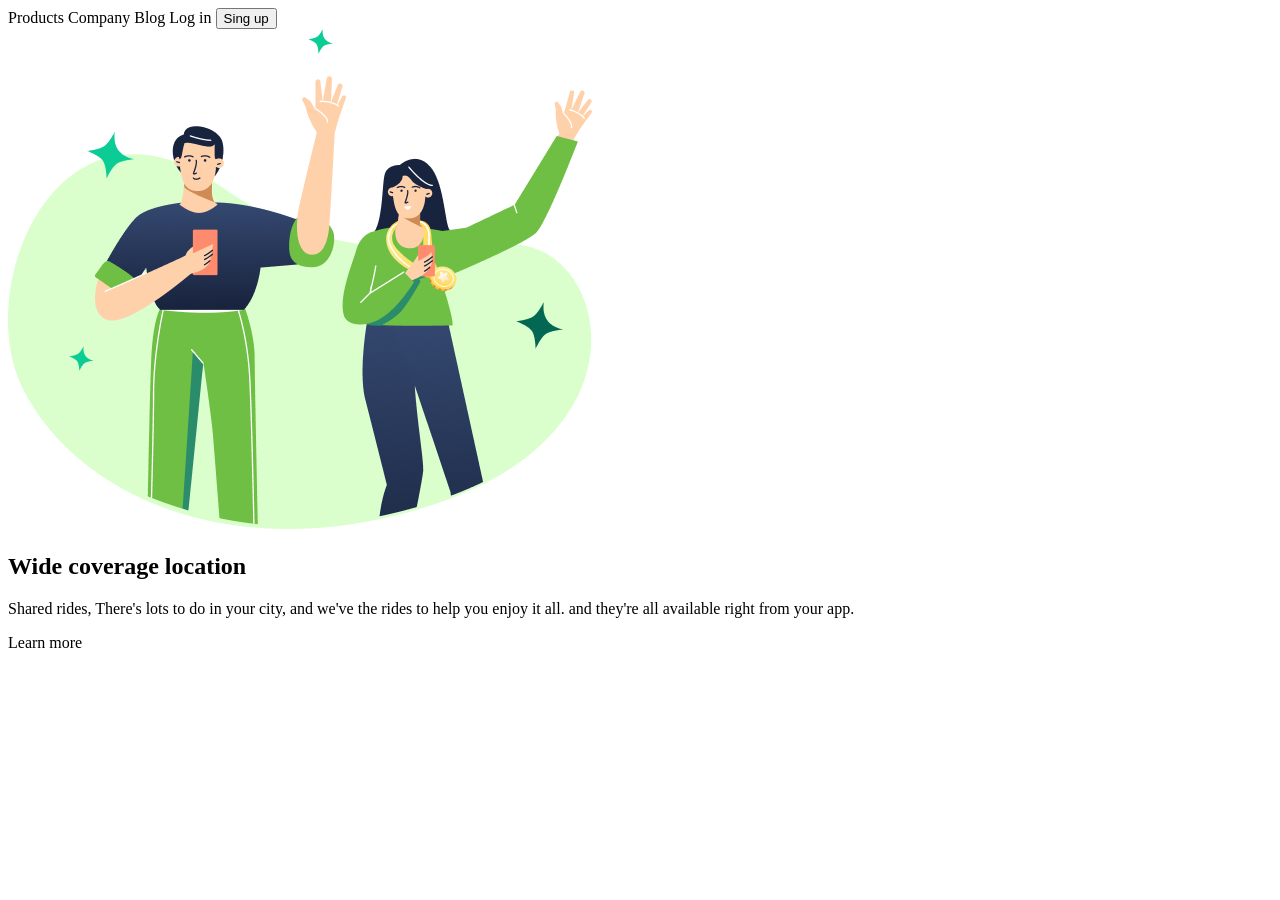
==== desafio1/index.html @ 7ce42f3e "projetos.dev 10/03" ====
<!DOCTYPE html>
<html lang="en">

<head>
    <meta charset="UTF-8">
    <meta name="viewport" content="width=device-width, initial-scale=1.0">
    <link rel="stylesheet" href="./CSS/desafio.css">
    <title>Wide coverage location</title>
</head>

<body>
    <Header>
        <a class="header-top">Products</a>
        <a class="header-top">Company</a>
        <a class="header-top">Blog</a>
        <a class="header-top">Log in</a>
        <button>Sing up</button>
    </Header>
    <main>
        <img src="./(Positive) Congratulation You get 40 point for your ride.png"
            alt=" Congratulation You get 40 point for your ride" class="img-main">
        <section>
            <h1>Wide coverage location</h1>
            <p>Shared rides, There's lots to do in your city, and we've the rides to help you enjoy it all. and they're
                all
                available right from your app.</p>
            <a class="loading">Learn more</a>
        </section>
    </main>

</body>

</html>
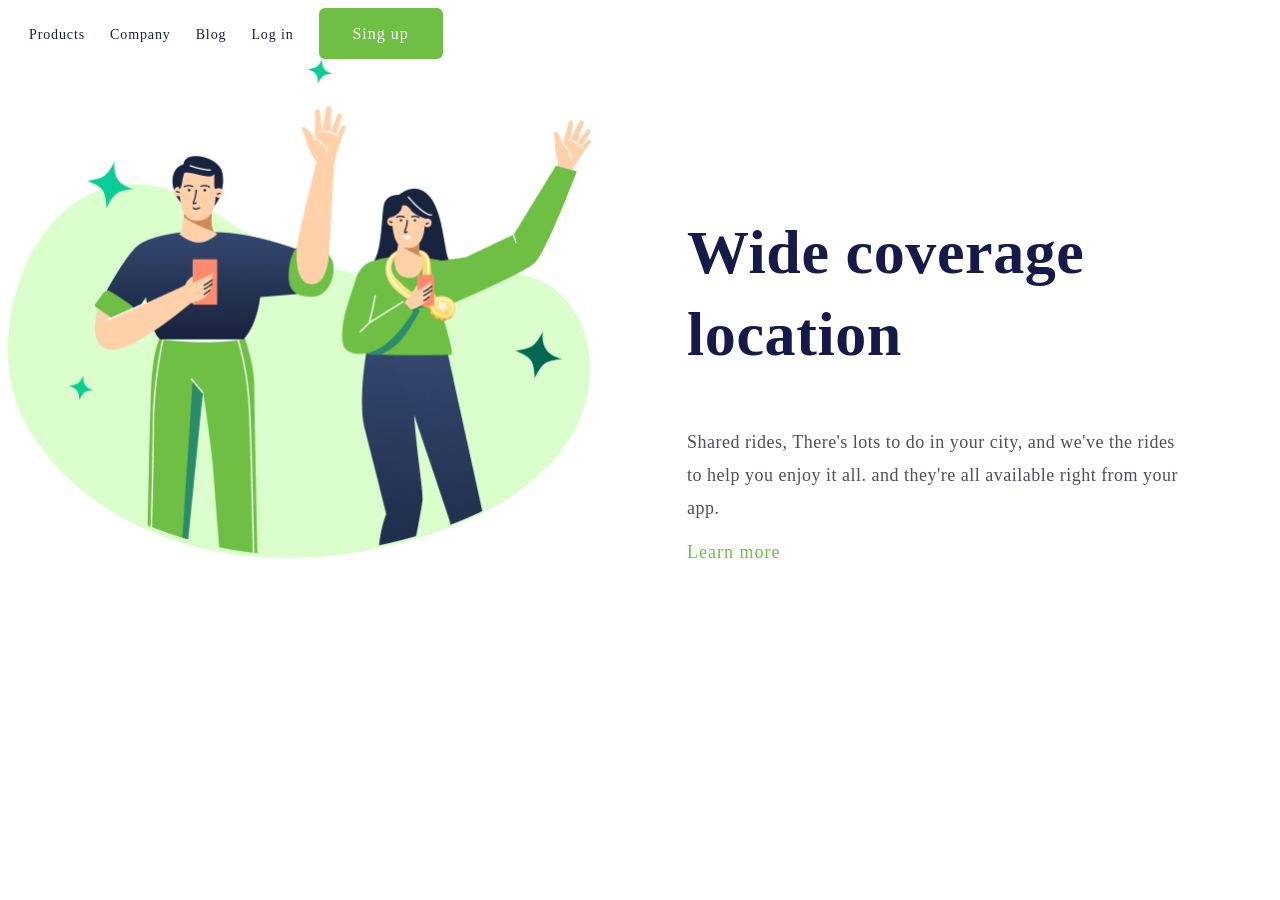
==== commit 218c172b: "Fotos para redme" ====
--- a/desafio1/index.html
+++ b/desafio1/index.html
@@ -4,7 +4,7 @@
 <head>
     <meta charset="UTF-8">
     <meta name="viewport" content="width=device-width, initial-scale=1.0">
-    <link rel="stylesheet" href="./CSS/desafio.css">
+    <link rel="stylesheet" href="./styles.css">
     <title>Wide coverage location</title>
 </head>
 
--- a/desafio1/styles.css
+++ b/desafio1/styles.css
@@ -0,0 +1,147 @@
+.header-top {
+    width: 83px;
+    height: 21px;
+    font-family: Poppins;
+    font-size: 14px;
+    font-weight: 400;
+    line-height: 100%;
+    letter-spacing: 0.88px;
+    color: #17233d;
+    margin-left: 21px;
+    cursor: pointer;
+
+}
+
+button {
+    width: 124px;
+    height: 51px;
+    font-family: poppins;
+    font-weight: 500px;
+    font-size: 16px;
+    line-height: 100%;
+    letter-spacing: 1px;
+    border-radius: 6px;
+    border: none;
+    background: #6fbf44;
+    color: white;
+    margin-left: 21px;
+}
+
+.img-main {
+    width: 595px;
+}
+
+h1 {
+    width: 582px;
+    height: 164px;
+    top: 342px;
+    left: 801px;
+    font-family: Poppins;
+    font-size: 62px;
+    font-weight: 700;
+    line-height: 82px;
+    letter-spacing: 0.6px;
+    color: #161a49;
+}
+
+p {
+    width: 493px;
+    top: 553px;
+    left: 801px;
+    font-family: Poppins;
+    font-size: 18px;
+    font-weight: 400;
+    line-height: 33px;
+    letter-spacing: 0.5px;
+    color: #4b505a;
+}
+
+.loading {
+    font-family: Poppins;
+    font-weight: 500;
+    font-size: 18px;
+    leading-trim: NONE;
+    line-height: 100%;
+    letter-spacing: 1px;
+    color: #6fbf44;
+    cursor: pointer;
+}
+
+section {
+    display: inline-block;
+    margin-left: 80px;
+}
+
+@media screen and (max-width: 450px) {
+    .header-top {
+        display: none;
+    }
+
+    .img-main {
+        width: 312px;
+        height: 288px;
+
+        position: absolute;
+        bottom: 15%;
+        right: 15%;
+
+
+    }
+
+    h1 {
+        width: 270px;
+        height: 60px;
+        text-align: center;
+        font-size: 30px;
+        font-family: poppins;
+        line-height: 30px;
+        letter-spacing: 0.6px;
+        color: #161a49;
+        margin-top: 100px;
+
+    }
+
+    p {
+        width: 304px;
+        height: 165px;
+        text-align: center;
+        font-weight: 400;
+        font-size: 18px;
+        line-height: 33px;
+        letter-spacing: 0.5px;
+        color: #4b505a;
+    }
+
+    button {
+        width: 61px;
+        height: 18px;
+        margin-top: 6px;
+        margin-left: 20px;
+        font-weight: 500;
+        font-size: 12px;
+        line-height: 100%;
+        letter-spacing: 1px;
+        cursor: pointer;
+        position: absolute;
+        left: 80%;
+        
+    }
+
+    .loading {
+        width: 112px;
+        height: 27px;
+        font-weight: 500;
+        font-size: 18px;
+        line-height: 100%;
+        letter-spacing: 1px;
+        text-align: center;
+        display: block;
+        position: static;
+        margin: 0 auto;
+
+    }
+
+    header {
+        margin-left: auto;
+    }
+}
